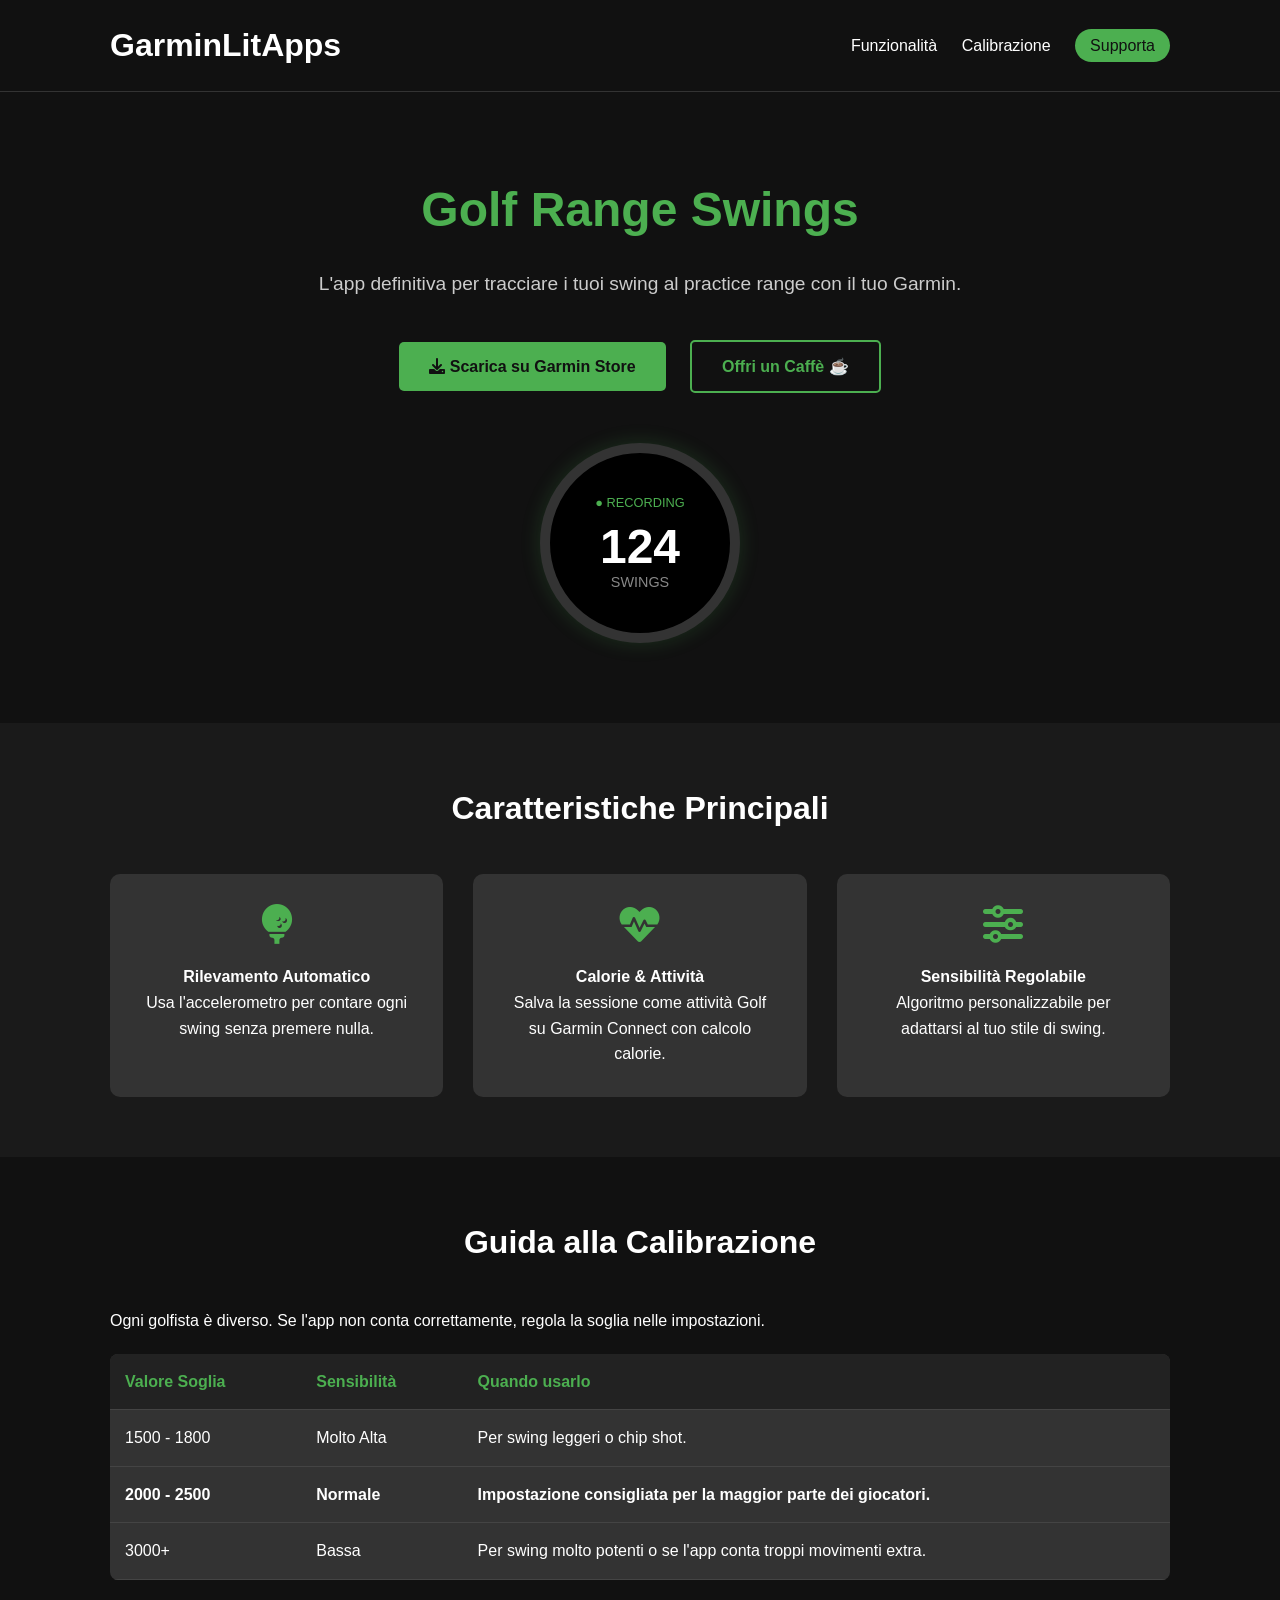
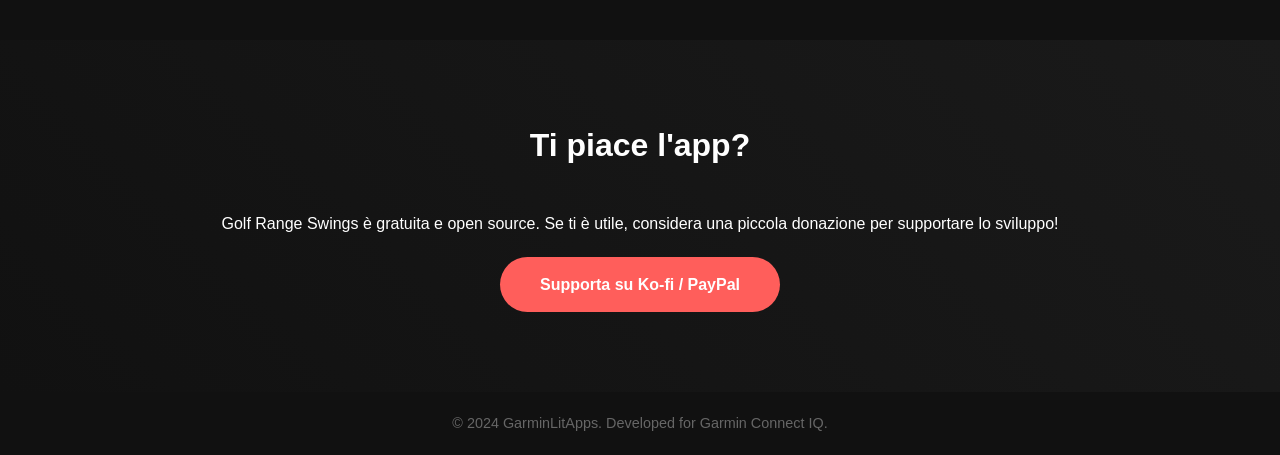
==== docs/index.html @ f744c4fb "spostamento file su docs per sito" ====
<!DOCTYPE html>
<html lang="it">
<head>
    <meta charset="UTF-8">
    <meta name="viewport" content="width=device-width, initial-scale=1.0">
    <title>Golf Range Swings | GarminLitApps</title>
    <link rel="stylesheet" href="style.css">
    <link rel="stylesheet" href="https://cdnjs.cloudflare.com/ajax/libs/font-awesome/6.0.0/css/all.min.css">
</head>
<body>

    <header>
        <div class="container">
            <h1>GarminLitApps</h1>
            <nav>
                <a href="#features">Funzionalità</a>
                <a href="#calibration">Calibrazione</a>
                <a href="#donate" class="btn-nav">Supporta</a>
            </nav>
        </div>
    </header>

    <section class="hero">
        <div class="container">
            <div class="hero-content">
                <h2>Golf Range Swings</h2>
                <p>L'app definitiva per tracciare i tuoi swing al practice range con il tuo Garmin.</p>
                <div class="buttons">
                    <a href="#" class="btn btn-primary"><i class="fas fa-download"></i> Scarica su Garmin Store</a>
                    <a href="#donate" class="btn btn-secondary">Offri un Caffè ☕</a>
                </div>
            </div>
            <div class="hero-image">
                <!-- Qui potrai mettere uno screenshot dell'orologio -->
                <div class="watch-mockup">
                    <div class="screen">
                        <span class="recording">● RECORDING</span>
                        <span class="count">124</span>
                        <span class="label">SWINGS</span>
                    </div>
                </div>
            </div>
        </div>
    </section>

    <section id="features" class="features">
        <div class="container">
            <h3>Caratteristiche Principali</h3>
            <div class="grid">
                <div class="card">
                    <i class="fas fa-golf-ball"></i>
                    <h4>Rilevamento Automatico</h4>
                    <p>Usa l'accelerometro per contare ogni swing senza premere nulla.</p>
                </div>
                <div class="card">
                    <i class="fas fa-heartbeat"></i>
                    <h4>Calorie & Attività</h4>
                    <p>Salva la sessione come attività Golf su Garmin Connect con calcolo calorie.</p>
                </div>
                <div class="card">
                    <i class="fas fa-sliders-h"></i>
                    <h4>Sensibilità Regolabile</h4>
                    <p>Algoritmo personalizzabile per adattarsi al tuo stile di swing.</p>
                </div>
            </div>
        </div>
    </section>

    <section id="calibration" class="calibration">
        <div class="container">
            <h3>Guida alla Calibrazione</h3>
            <p>Ogni golfista è diverso. Se l'app non conta correttamente, regola la soglia nelle impostazioni.</p>
            
            <div class="table-responsive">
                <table>
                    <thead>
                        <tr>
                            <th>Valore Soglia</th>
                            <th>Sensibilità</th>
                            <th>Quando usarlo</th>
                        </tr>
                    </thead>
                    <tbody>
                        <tr>
                            <td>1500 - 1800</td>
                            <td>Molto Alta</td>
                            <td>Per swing leggeri o chip shot.</td>
                        </tr>
                        <tr>
                            <td><strong>2000 - 2500</strong></td>
                            <td><strong>Normale</strong></td>
                            <td><strong>Impostazione consigliata per la maggior parte dei giocatori.</strong></td>
                        </tr>
                        <tr>
                            <td>3000+</td>
                            <td>Bassa</td>
                            <td>Per swing molto potenti o se l'app conta troppi movimenti extra.</td>
                        </tr>
                    </tbody>
                </table>
            </div>
        </div>
    </section>

    <section id="donate" class="donate">
        <div class="container">
            <h3>Ti piace l'app?</h3>
            <p>Golf Range Swings è gratuita e open source. Se ti è utile, considera una piccola donazione per supportare lo sviluppo!</p>
            <a href="https://ko-fi.com" target="_blank" class="btn btn-donate">Supporta su Ko-fi / PayPal</a>
        </div>
    </section>

    <footer>
        <p>&copy; 2024 GarminLitApps. Developed for Garmin Connect IQ.</p>
    </footer>

</body>
</html>
---- docs/style.css ----
:root {
    --primary: #4CAF50; /* Garmin Green */
    --dark: #111111;
    --light: #ffffff;
    --gray: #333333;
    --text-gray: #cccccc;
}

* {
    margin: 0;
    padding: 0;
    box-sizing: border-box;
    font-family: 'Segoe UI', Tahoma, Geneva, Verdana, sans-serif;
}

body {
    background-color: var(--dark);
    color: var(--light);
    line-height: 1.6;
}

.container {
    max-width: 1100px;
    margin: 0 auto;
    padding: 0 20px;
}

/* Header */
header {
    padding: 20px 0;
    border-bottom: 1px solid var(--gray);
}

header .container {
    display: flex;
    justify-content: space-between;
    align-items: center;
}

nav a {
    color: var(--light);
    text-decoration: none;
    margin-left: 20px;
    font-weight: 500;
}

.btn-nav {
    background: var(--primary);
    padding: 8px 15px;
    border-radius: 20px;
    color: var(--dark) !important;
}

/* Hero Section */
.hero {
    padding: 80px 0;
    text-align: center;
}

.hero h2 {
    font-size: 3rem;
    margin-bottom: 20px;
    color: var(--primary);
}

.hero p {
    font-size: 1.2rem;
    color: var(--text-gray);
    margin-bottom: 40px;
}

.buttons .btn {
    display: inline-block;
    padding: 12px 30px;
    margin: 0 10px;
    text-decoration: none;
    border-radius: 5px;
    font-weight: bold;
    transition: transform 0.2s;
}

.buttons .btn:hover {
    transform: translateY(-2px);
}

.btn-primary {
    background-color: var(--primary);
    color: var(--dark);
}

.btn-secondary {
    background-color: transparent;
    border: 2px solid var(--primary);
    color: var(--primary);
}

/* Watch Mockup (CSS Only) */
.watch-mockup {
    width: 200px;
    height: 200px;
    background: #000;
    border: 10px solid #333;
    border-radius: 50%;
    margin: 50px auto 0;
    display: flex;
    align-items: center;
    justify-content: center;
    box-shadow: 0 0 20px rgba(76, 175, 80, 0.2);
}

.screen {
    text-align: center;
}

.recording { display: block; color: var(--primary); font-size: 0.8rem; margin-bottom: 10px; }
.count { display: block; color: white; font-size: 3rem; line-height: 1; font-weight: bold; }
.label { display: block; color: #888; font-size: 0.9rem; }

/* Features */
.features {
    padding: 60px 0;
    background-color: #1a1a1a;
}

.features h3, .calibration h3, .donate h3 {
    text-align: center;
    font-size: 2rem;
    margin-bottom: 40px;
}

.grid {
    display: grid;
    grid-template-columns: repeat(auto-fit, minmax(250px, 1fr));
    gap: 30px;
}

.card {
    background: var(--gray);
    padding: 30px;
    border-radius: 10px;
    text-align: center;
}

.card i {
    font-size: 2.5rem;
    color: var(--primary);
    margin-bottom: 20px;
}

/* Calibration Table */
.calibration {
    padding: 60px 0;
}

table {
    width: 100%;
    border-collapse: collapse;
    margin-top: 20px;
    background: var(--gray);
    border-radius: 8px;
    overflow: hidden;
}

th, td {
    padding: 15px;
    text-align: left;
    border-bottom: 1px solid #444;
}

th {
    background-color: #222;
    color: var(--primary);
}

/* Donate */
.donate {
    padding: 80px 0;
    text-align: center;
    background: linear-gradient(45deg, #111, #1a1a1a);
}

.btn-donate {
    display: inline-block;
    margin-top: 20px;
    padding: 15px 40px;
    background: #FF5E5B; /* Ko-fi color */
    color: white;
    text-decoration: none;
    border-radius: 30px;
    font-weight: bold;
}

footer {
    text-align: center;
    padding: 20px;
    color: #666;
    font-size: 0.9rem;
}
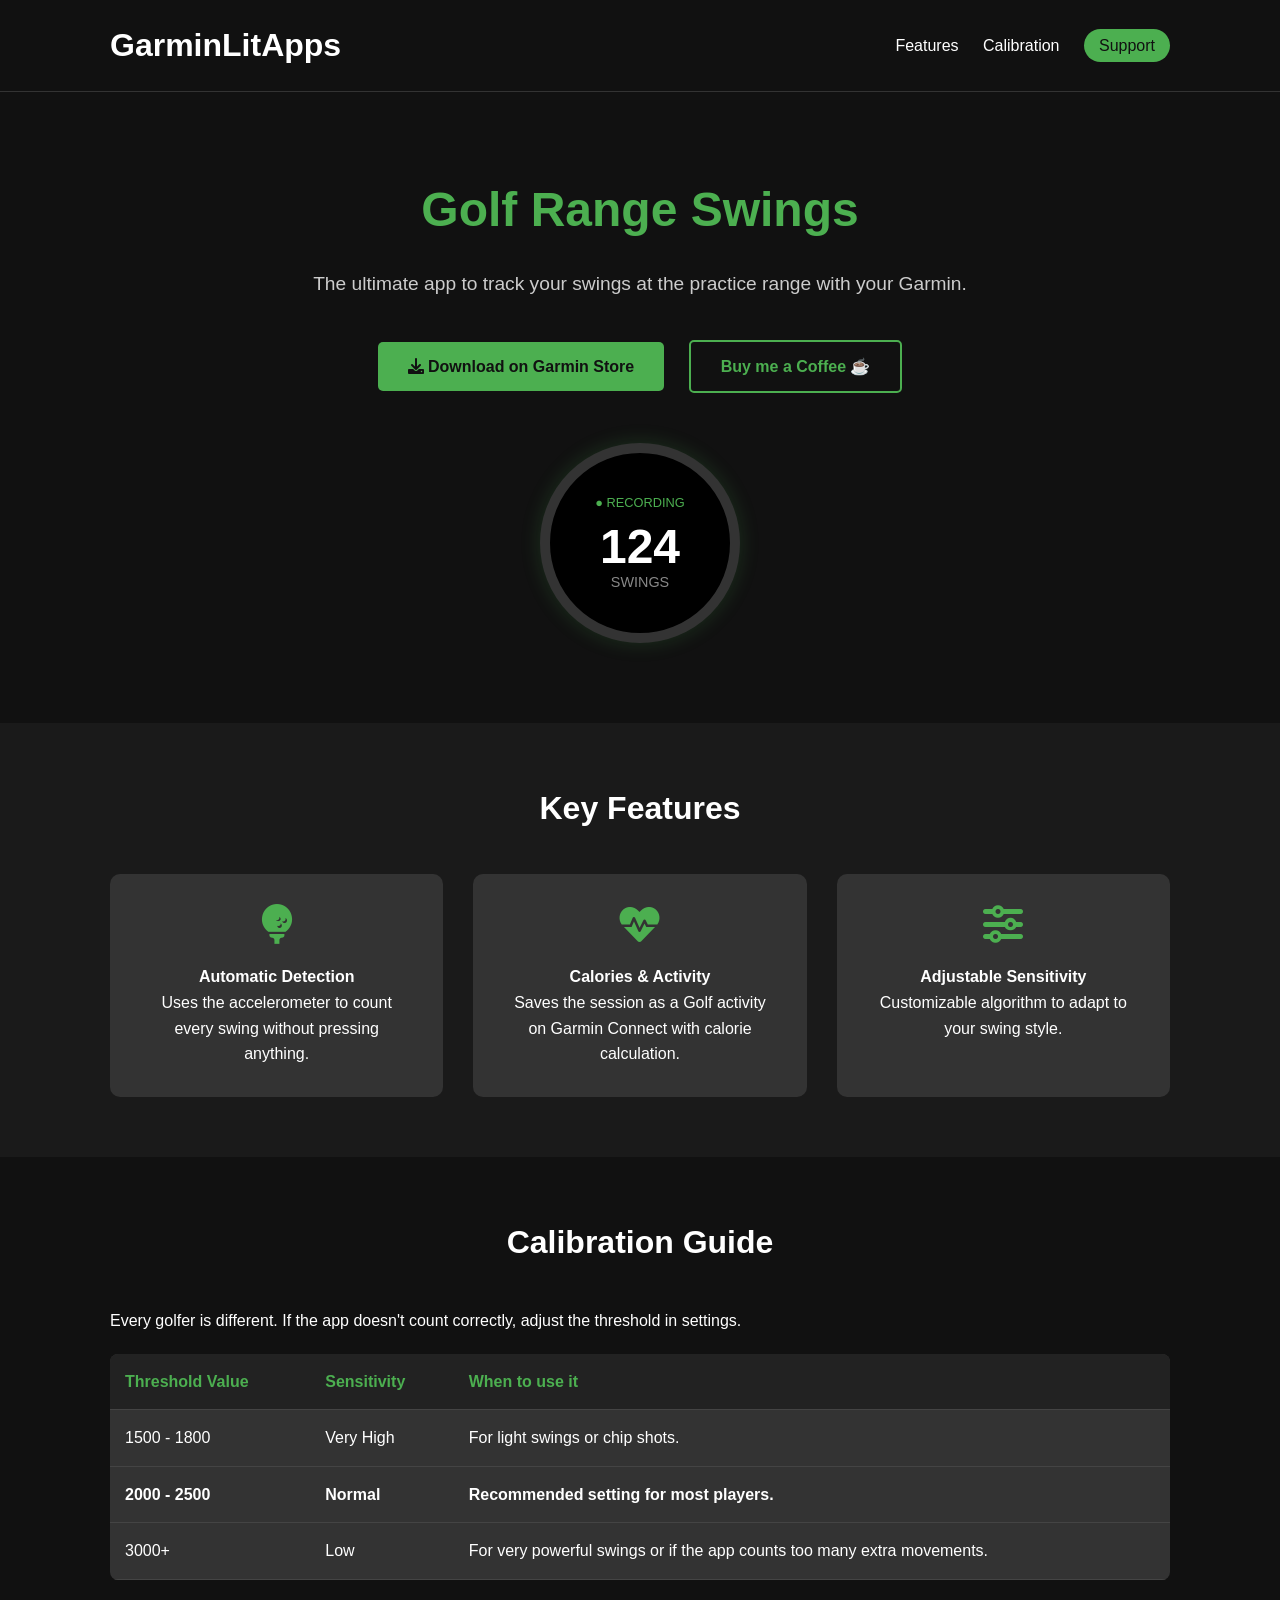
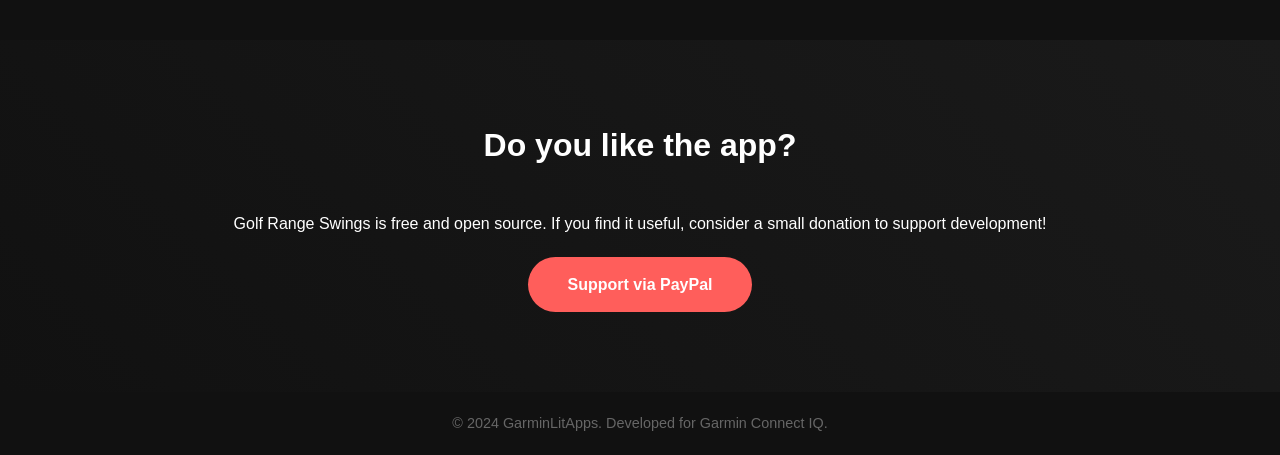
==== commit 29d95c23: "aggiorna sito in inglese" ====
--- a/docs/index.html
+++ b/docs/index.html
@@ -1,5 +1,5 @@
 <!DOCTYPE html>
-<html lang="it">
+<html lang="en">
 <head>
     <meta charset="UTF-8">
     <meta name="viewport" content="width=device-width, initial-scale=1.0">
@@ -13,9 +13,9 @@
         <div class="container">
             <h1>GarminLitApps</h1>
             <nav>
-                <a href="#features">Funzionalità</a>
-                <a href="#calibration">Calibrazione</a>
-                <a href="#donate" class="btn-nav">Supporta</a>
+                <a href="#features">Features</a>
+                <a href="#calibration">Calibration</a>
+                <a href="#donate" class="btn-nav">Support</a>
             </nav>
         </div>
     </header>
@@ -24,10 +24,10 @@
         <div class="container">
             <div class="hero-content">
                 <h2>Golf Range Swings</h2>
-                <p>L'app definitiva per tracciare i tuoi swing al practice range con il tuo Garmin.</p>
+                <p>The ultimate app to track your swings at the practice range with your Garmin.</p>
                 <div class="buttons">
-                    <a href="#" class="btn btn-primary"><i class="fas fa-download"></i> Scarica su Garmin Store</a>
-                    <a href="#donate" class="btn btn-secondary">Offri un Caffè ☕</a>
+                    <a href="#" class="btn btn-primary"><i class="fas fa-download"></i> Download on Garmin Store</a>
+                    <a href="#donate" class="btn btn-secondary">Buy me a Coffee ☕</a>
                 </div>
             </div>
             <div class="hero-image">
@@ -45,22 +45,22 @@
 
     <section id="features" class="features">
         <div class="container">
-            <h3>Caratteristiche Principali</h3>
+            <h3>Key Features</h3>
             <div class="grid">
                 <div class="card">
                     <i class="fas fa-golf-ball"></i>
-                    <h4>Rilevamento Automatico</h4>
-                    <p>Usa l'accelerometro per contare ogni swing senza premere nulla.</p>
+                    <h4>Automatic Detection</h4>
+                    <p>Uses the accelerometer to count every swing without pressing anything.</p>
                 </div>
                 <div class="card">
                     <i class="fas fa-heartbeat"></i>
-                    <h4>Calorie & Attività</h4>
-                    <p>Salva la sessione come attività Golf su Garmin Connect con calcolo calorie.</p>
+                    <h4>Calories & Activity</h4>
+                    <p>Saves the session as a Golf activity on Garmin Connect with calorie calculation.</p>
                 </div>
                 <div class="card">
                     <i class="fas fa-sliders-h"></i>
-                    <h4>Sensibilità Regolabile</h4>
-                    <p>Algoritmo personalizzabile per adattarsi al tuo stile di swing.</p>
+                    <h4>Adjustable Sensitivity</h4>
+                    <p>Customizable algorithm to adapt to your swing style.</p>
                 </div>
             </div>
         </div>
@@ -68,33 +68,33 @@
 
     <section id="calibration" class="calibration">
         <div class="container">
-            <h3>Guida alla Calibrazione</h3>
-            <p>Ogni golfista è diverso. Se l'app non conta correttamente, regola la soglia nelle impostazioni.</p>
+            <h3>Calibration Guide</h3>
+            <p>Every golfer is different. If the app doesn't count correctly, adjust the threshold in settings.</p>
             
             <div class="table-responsive">
                 <table>
                     <thead>
                         <tr>
-                            <th>Valore Soglia</th>
-                            <th>Sensibilità</th>
-                            <th>Quando usarlo</th>
+                            <th>Threshold Value</th>
+                            <th>Sensitivity</th>
+                            <th>When to use it</th>
                         </tr>
                     </thead>
                     <tbody>
                         <tr>
                             <td>1500 - 1800</td>
-                            <td>Molto Alta</td>
-                            <td>Per swing leggeri o chip shot.</td>
+                            <td>Very High</td>
+                            <td>For light swings or chip shots.</td>
                         </tr>
                         <tr>
                             <td><strong>2000 - 2500</strong></td>
-                            <td><strong>Normale</strong></td>
-                            <td><strong>Impostazione consigliata per la maggior parte dei giocatori.</strong></td>
+                            <td><strong>Normal</strong></td>
+                            <td><strong>Recommended setting for most players.</strong></td>
                         </tr>
                         <tr>
                             <td>3000+</td>
-                            <td>Bassa</td>
-                            <td>Per swing molto potenti o se l'app conta troppi movimenti extra.</td>
+                            <td>Low</td>
+                            <td>For very powerful swings or if the app counts too many extra movements.</td>
                         </tr>
                     </tbody>
                 </table>
@@ -104,9 +104,9 @@
 
     <section id="donate" class="donate">
         <div class="container">
-            <h3>Ti piace l'app?</h3>
-            <p>Golf Range Swings è gratuita e open source. Se ti è utile, considera una piccola donazione per supportare lo sviluppo!</p>
-            <a href="https://ko-fi.com" target="_blank" class="btn btn-donate">Supporta su Ko-fi / PayPal</a>
+            <h3>Do you like the app?</h3>
+            <p>Golf Range Swings is free and open source. If you find it useful, consider a small donation to support development!</p>
+            <a href="http://paypal.me/lellitosss" target="_blank" class="btn btn-donate">Support via PayPal</a>
         </div>
     </section>
 
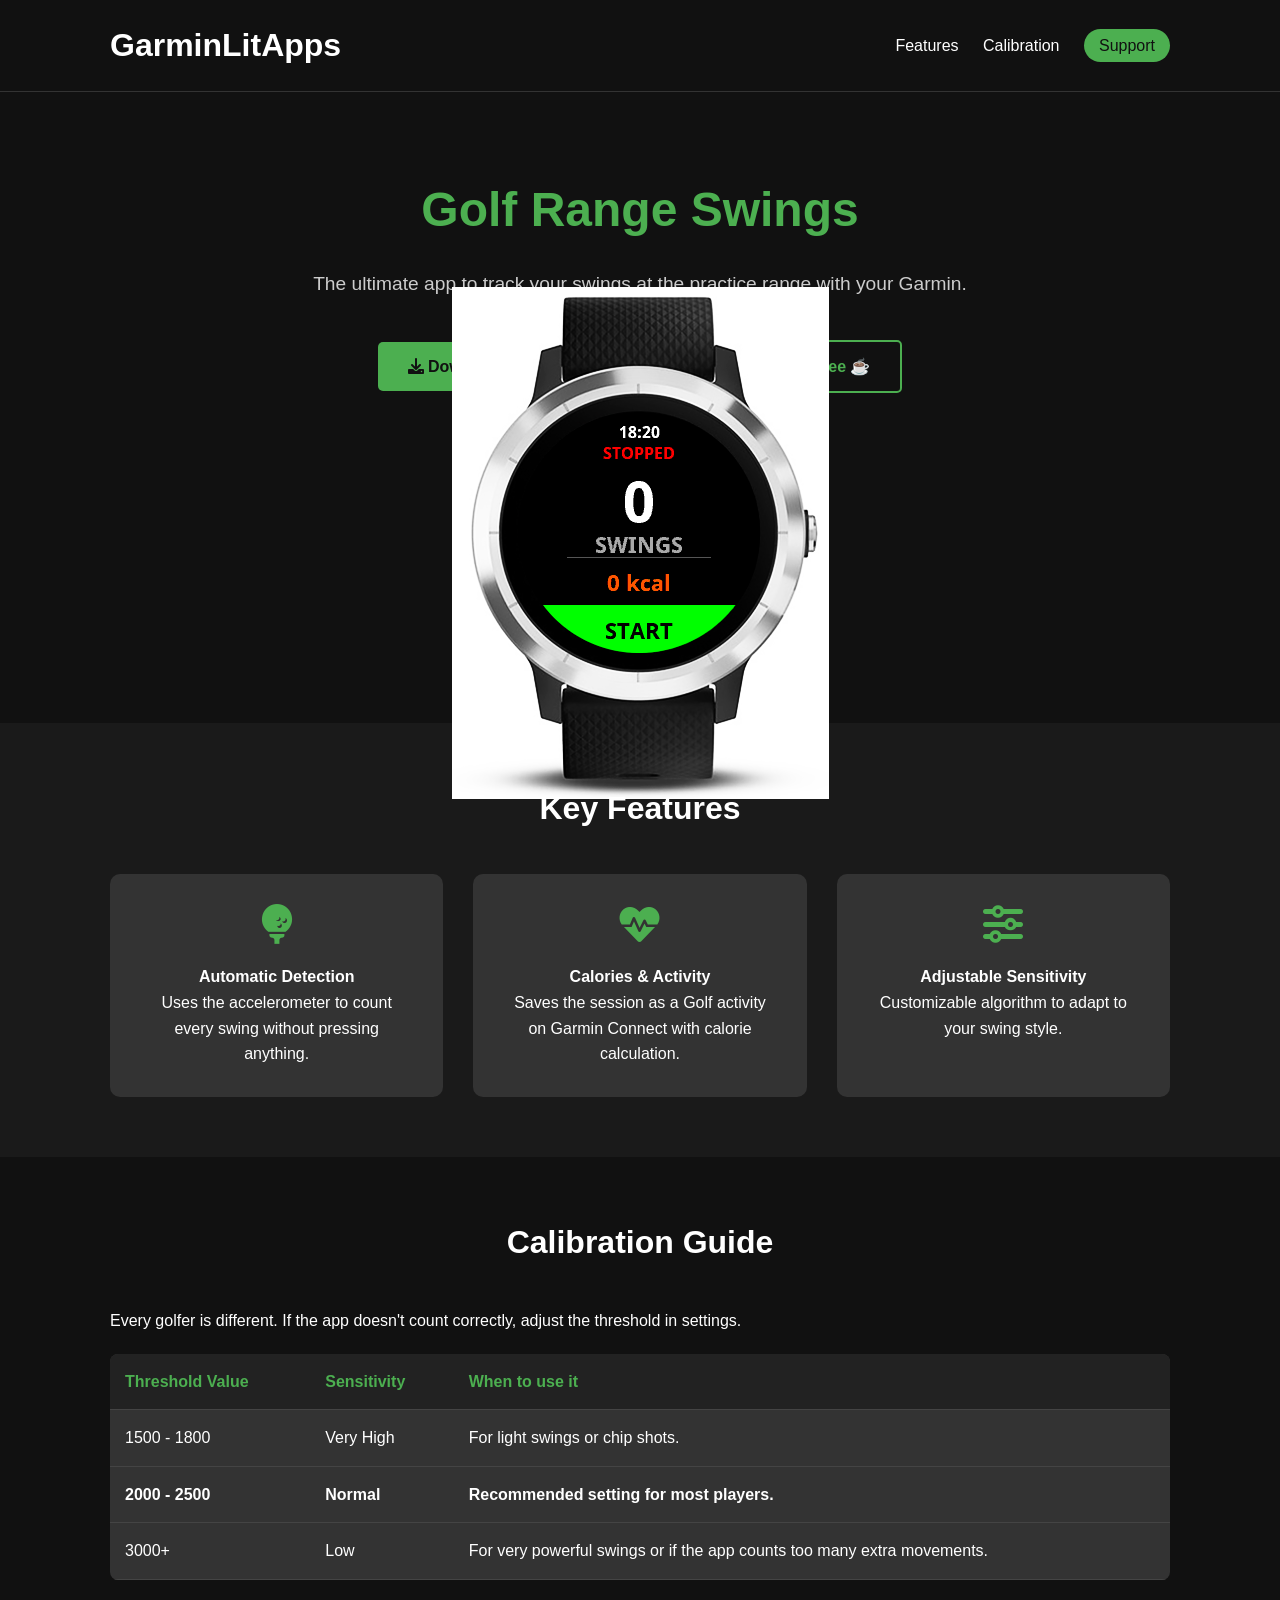
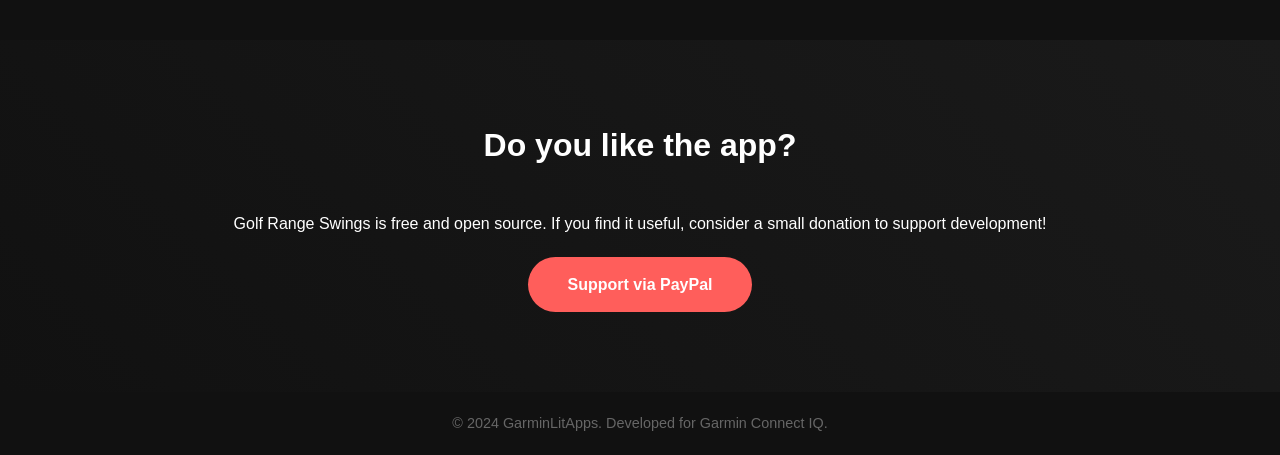
==== commit d9a01f3d: "v2" ====
--- a/docs/index.html
+++ b/docs/index.html
@@ -33,11 +33,7 @@
             <div class="hero-image">
                 <!-- Qui potrai mettere uno screenshot dell'orologio -->
                 <div class="watch-mockup">
-                    <div class="screen">
-                        <span class="recording">● RECORDING</span>
-                        <span class="count">124</span>
-                        <span class="label">SWINGS</span>
-                    </div>
+                    <img src="watch-screenshot.png" alt="Golf Range Swings Screenshot">
                 </div>
             </div>
         </div>
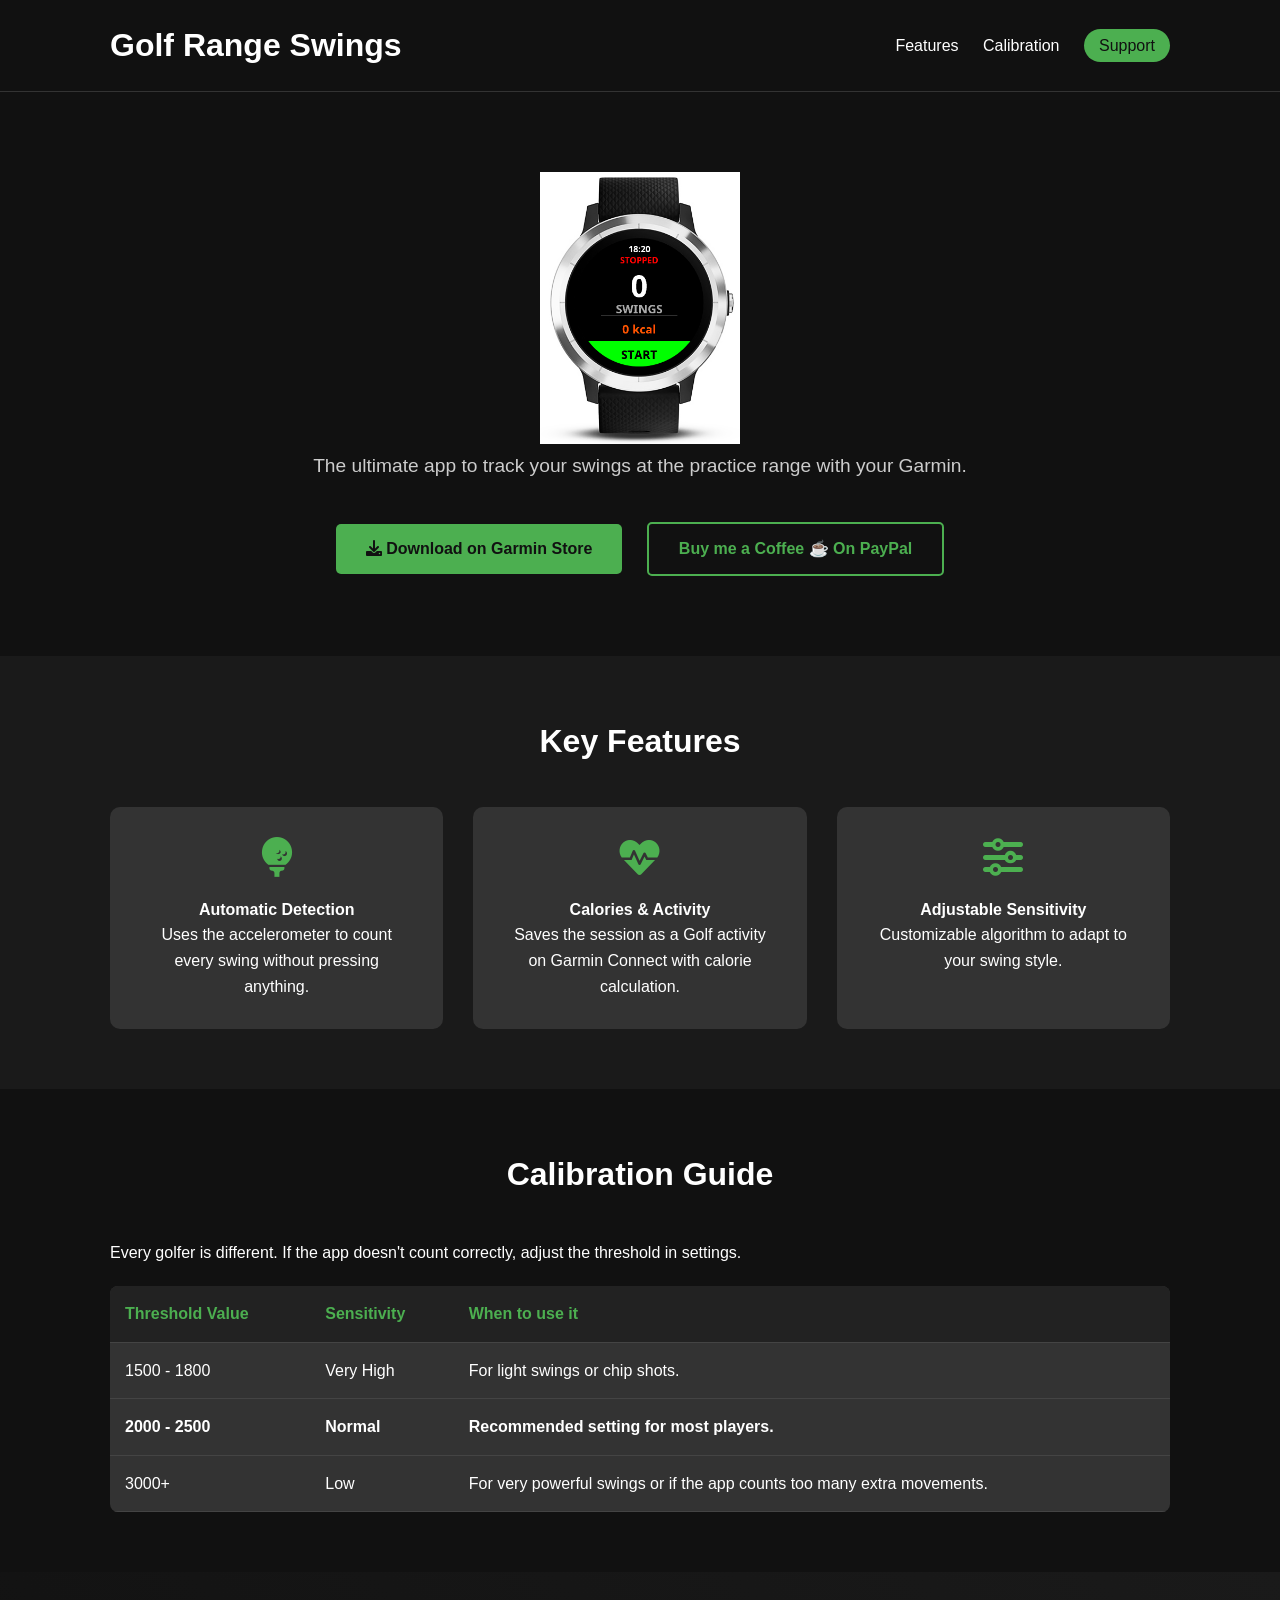
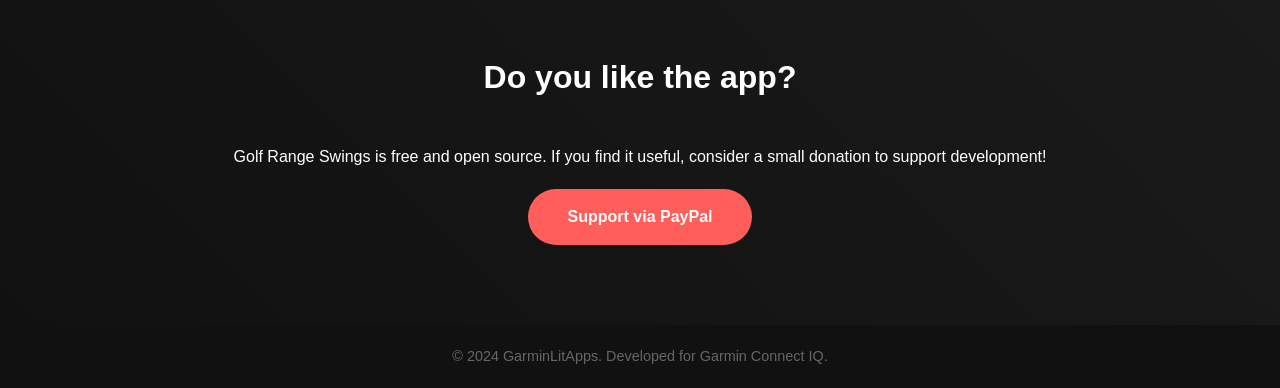
==== commit 3c6a15bb: "website update" ====
--- a/docs/index.html
+++ b/docs/index.html
@@ -11,7 +11,7 @@
 
     <header>
         <div class="container">
-            <h1>GarminLitApps</h1>
+            <h1>Golf Range Swings</h1>
             <nav>
                 <a href="#features">Features</a>
                 <a href="#calibration">Calibration</a>
@@ -23,17 +23,11 @@
     <section class="hero">
         <div class="container">
             <div class="hero-content">
-                <h2>Golf Range Swings</h2>
+                <img src="watch-screenshot.png" alt="Golf Range Swings Screenshot" width="200px">
                 <p>The ultimate app to track your swings at the practice range with your Garmin.</p>
                 <div class="buttons">
-                    <a href="#" class="btn btn-primary"><i class="fas fa-download"></i> Download on Garmin Store</a>
-                    <a href="#donate" class="btn btn-secondary">Buy me a Coffee ☕</a>
-                </div>
-            </div>
-            <div class="hero-image">
-                <!-- Qui potrai mettere uno screenshot dell'orologio -->
-                <div class="watch-mockup">
-                    <img src="watch-screenshot.png" alt="Golf Range Swings Screenshot">
+                    <a href="https://apps.garmin.com/apps/69ac0142-1335-4037-bd18-a0543f2a9be7" target="_blank" class="btn btn-primary"><i class="fas fa-download"></i> Download on Garmin Store</a>
+                    <a href="http://paypal.me/lellitosss" target="_blank" class="btn btn-secondary">Buy me a Coffee ☕ On PayPal</a>
                 </div>
             </div>
         </div>
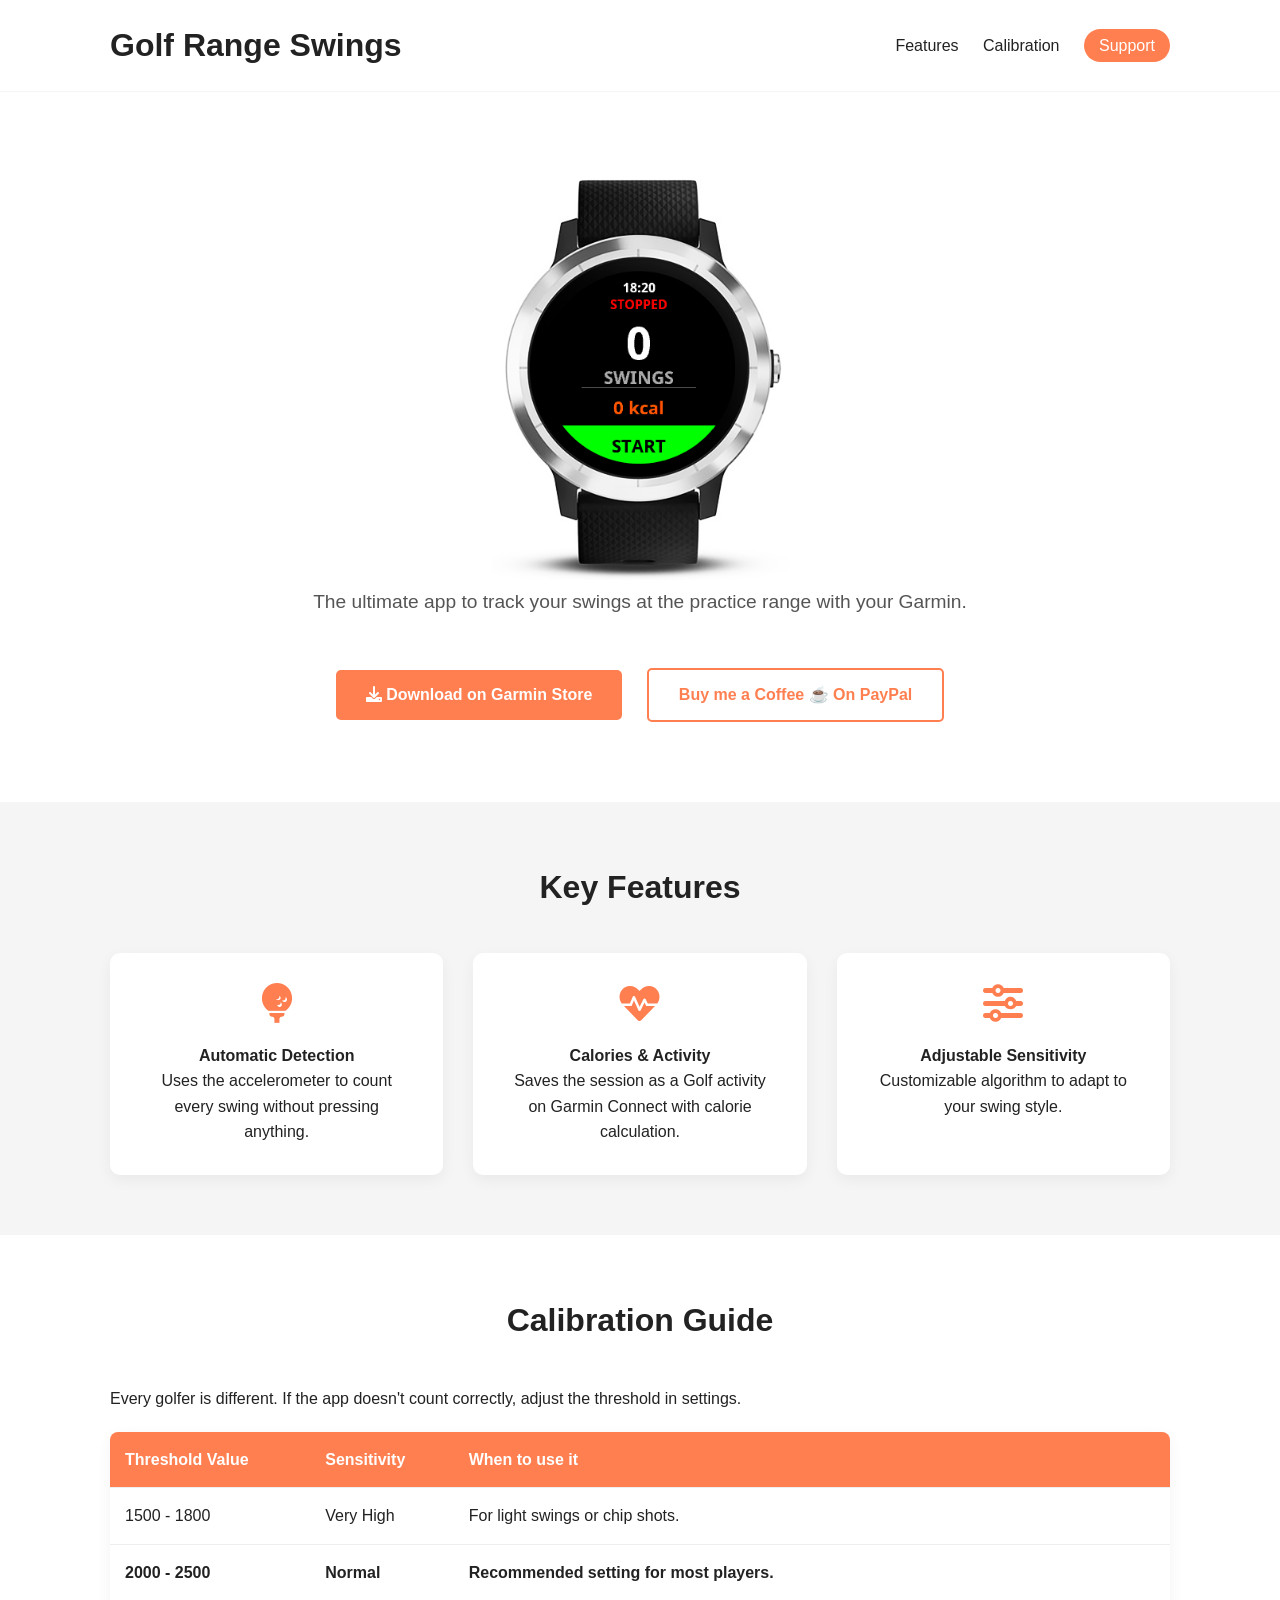
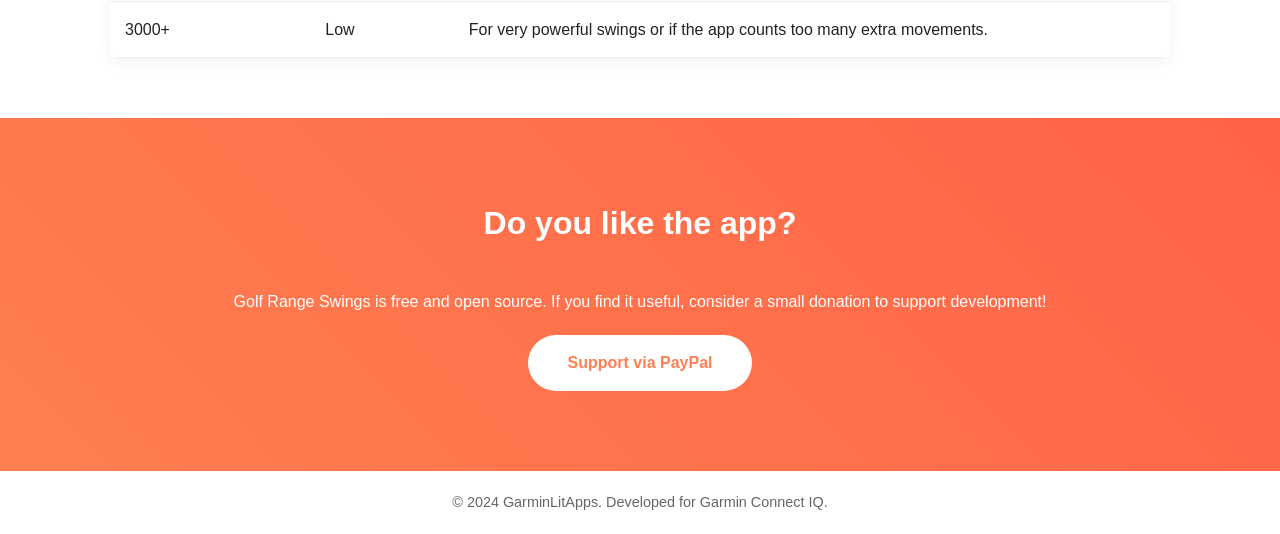
==== commit d6c09597: "website changes" ====
--- a/docs/index.html
+++ b/docs/index.html
@@ -12,6 +12,9 @@
     <header>
         <div class="container">
             <h1>Golf Range Swings</h1>
+            <button class="menu-toggle" aria-label="Toggle Menu" onclick="toggleMenu()">
+                <i class="fas fa-bars"></i>
+            </button>
             <nav>
                 <a href="#features">Features</a>
                 <a href="#calibration">Calibration</a>
@@ -23,7 +26,7 @@
     <section class="hero">
         <div class="container">
             <div class="hero-content">
-                <img src="watch-screenshot.png" alt="Golf Range Swings Screenshot" width="200px">
+                <img src="watch-screenshot.png" alt="Golf Range Swings Screenshot" width="300px">
                 <p>The ultimate app to track your swings at the practice range with your Garmin.</p>
                 <div class="buttons">
                     <a href="https://apps.garmin.com/apps/69ac0142-1335-4037-bd18-a0543f2a9be7" target="_blank" class="btn btn-primary"><i class="fas fa-download"></i> Download on Garmin Store</a>
@@ -104,5 +107,11 @@
         <p>&copy; 2024 GarminLitApps. Developed for Garmin Connect IQ.</p>
     </footer>
 
+    <script>
+        function toggleMenu() {
+            document.querySelector('nav').classList.toggle('active');
+        }
+    </script>
+
 </body>
 </html>
--- a/docs/style.css
+++ b/docs/style.css
@@ -1,9 +1,9 @@
 :root {
-    --primary: #4CAF50; /* Garmin Green */
-    --dark: #111111;
-    --light: #ffffff;
-    --gray: #333333;
-    --text-gray: #cccccc;
+    --primary: #FF7F50; /* Coral */
+    --dark: #ffffff;    /* Sfondo principale (Bianco) */
+    --light: #222222;   /* Testo principale (Scuro) */
+    --gray: #f5f5f5;    /* Sfondo secondario (Grigio Chiaro) */
+    --text-gray: #555555;
 }
 
 * {
@@ -51,6 +51,16 @@
     color: var(--dark) !important;
 }
 
+/* Hamburger Menu Button (Hidden on Desktop) */
+.menu-toggle {
+    display: none;
+    background: none;
+    border: none;
+    color: var(--light);
+    font-size: 1.5rem;
+    cursor: pointer;
+}
+
 /* Hero Section */
 .hero {
     padding: 80px 0;
@@ -73,6 +83,7 @@
     display: inline-block;
     padding: 12px 30px;
     margin: 0 10px;
+    margin-top: 10px;
     text-decoration: none;
     border-radius: 5px;
     font-weight: bold;
@@ -119,7 +130,7 @@
 /* Features */
 .features {
     padding: 60px 0;
-    background-color: #1a1a1a;
+    background-color: var(--gray);
 }
 
 .features h3, .calibration h3, .donate h3 {
@@ -135,10 +146,11 @@
 }
 
 .card {
-    background: var(--gray);
+    background: var(--dark);
     padding: 30px;
     border-radius: 10px;
     text-align: center;
+    box-shadow: 0 5px 15px rgba(0,0,0,0.05);
 }
 
 .card i {
@@ -156,35 +168,37 @@
     width: 100%;
     border-collapse: collapse;
     margin-top: 20px;
-    background: var(--gray);
+    background: var(--dark);
     border-radius: 8px;
     overflow: hidden;
+    box-shadow: 0 5px 15px rgba(0,0,0,0.05);
 }
 
 th, td {
     padding: 15px;
     text-align: left;
-    border-bottom: 1px solid #444;
+    border-bottom: 1px solid #eee;
 }
 
 th {
-    background-color: #222;
-    color: var(--primary);
+    background-color: var(--primary);
+    color: white;
 }
 
 /* Donate */
 .donate {
     padding: 80px 0;
     text-align: center;
-    background: linear-gradient(45deg, #111, #1a1a1a);
+    background: linear-gradient(45deg, #FF7F50, #FF6347);
+    color: white;
 }
 
 .btn-donate {
     display: inline-block;
     margin-top: 20px;
     padding: 15px 40px;
-    background: #FF5E5B; /* Ko-fi color */
-    color: white;
+    background: white;
+    color: var(--primary);
     text-decoration: none;
     border-radius: 30px;
     font-weight: bold;
@@ -195,4 +209,47 @@
     padding: 20px;
     color: #666;
     font-size: 0.9rem;
+}
+
+/* --- RESPONSIVE DESIGN (Mobile) --- */
+@media (max-width: 768px) {
+    .menu-toggle {
+        display: block; /* Mostra il bottone hamburger */
+    }
+
+    header .container {
+        position: relative;
+    }
+
+    nav {
+        display: none; /* Nascondi menu di default su mobile */
+        position: absolute;
+        top: 100%;
+        left: 0;
+        width: 100%;
+        background-color: var(--dark);
+        flex-direction: column;
+        padding: 20px 0;
+        box-shadow: 0 5px 10px rgba(0,0,0,0.1);
+        z-index: 1000;
+        text-align: center;
+    }
+
+    nav.active {
+        display: flex; /* Mostra quando attivo */
+    }
+
+    nav a {
+        display: block;
+        margin: 15px 0;
+        margin-left: 0;
+    }
+
+    .hero h2 {
+        font-size: 2.2rem;
+    }
+
+    .hero-content {
+        padding: 0 10px;
+    }
 }
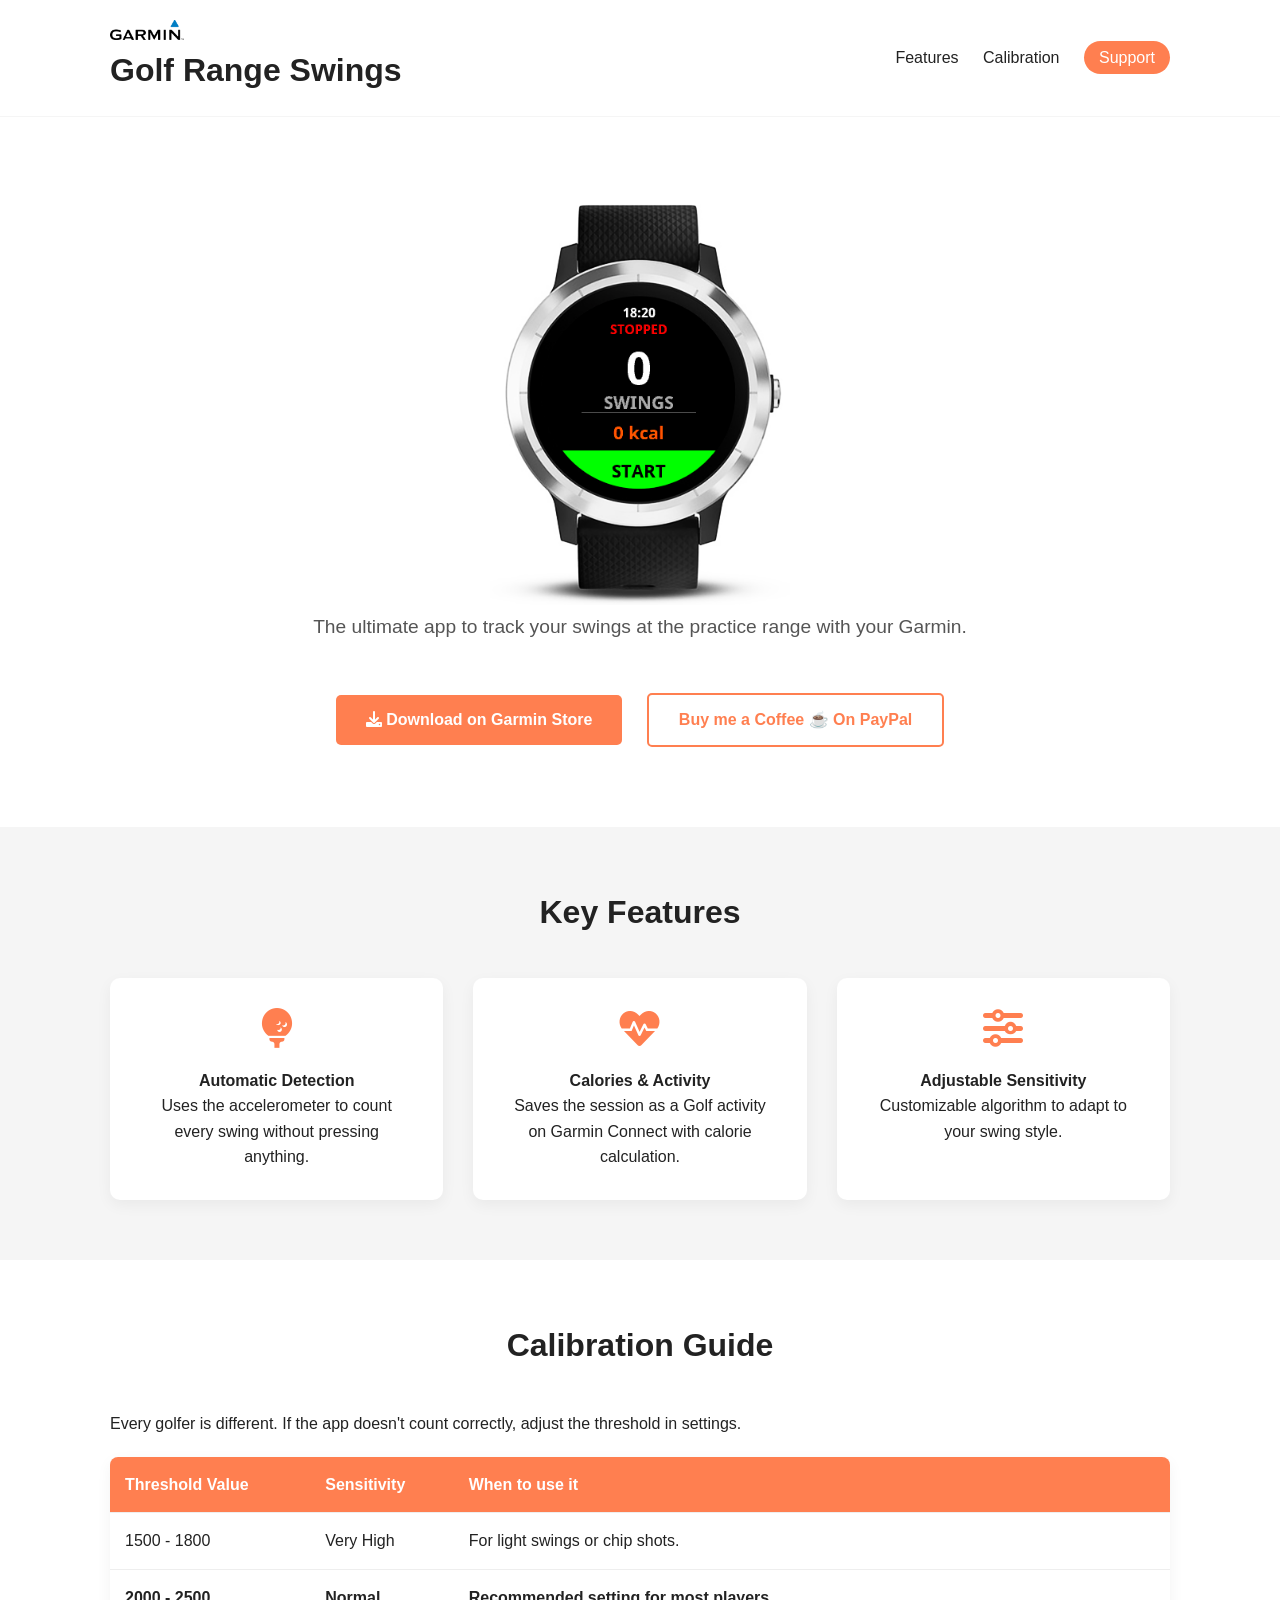
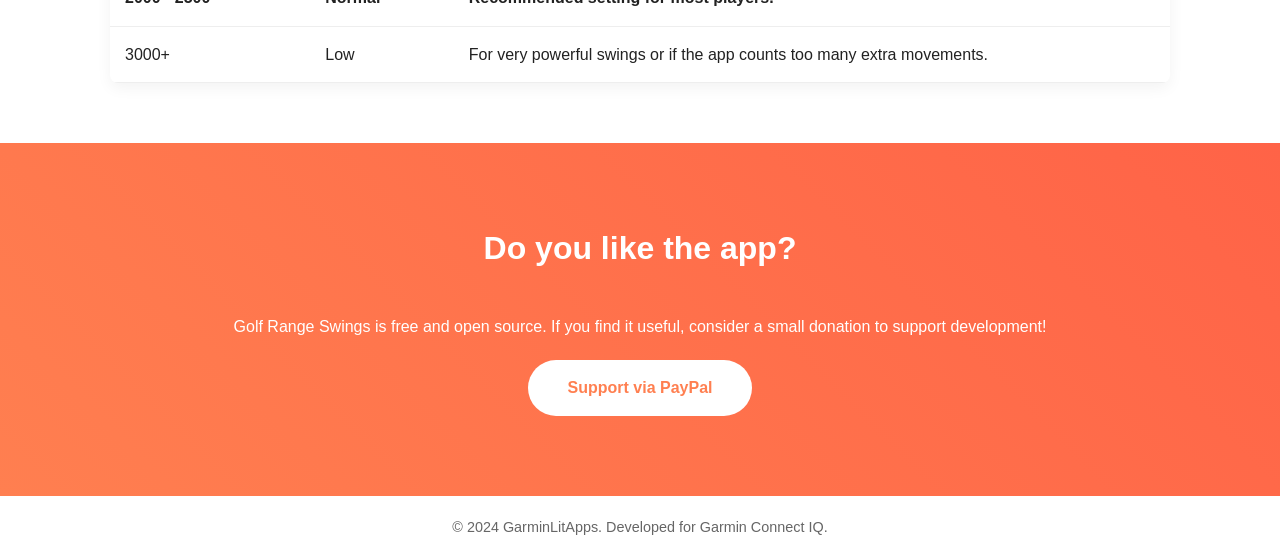
==== commit 961f23bb: "website update" ====
--- a/docs/index.html
+++ b/docs/index.html
@@ -11,7 +11,10 @@
 
     <header>
         <div class="container">
-            <h1>Golf Range Swings</h1>
+            <div class="branding">
+                <img src="Garmin_logo.png" alt="Garmin Logo" class="header-logo">
+                <h1>Golf Range Swings</h1>
+            </div>
             <button class="menu-toggle" aria-label="Toggle Menu" onclick="toggleMenu()">
                 <i class="fas fa-bars"></i>
             </button>
@@ -26,7 +29,7 @@
     <section class="hero">
         <div class="container">
             <div class="hero-content">
-                <img src="watch-screenshot.png" alt="Golf Range Swings Screenshot" width="300px">
+                <img src="watch-screenshot.png" alt="Golf Range Swings Screenshot" class="smartwatch-screenshot">
                 <p>The ultimate app to track your swings at the practice range with your Garmin.</p>
                 <div class="buttons">
                     <a href="https://apps.garmin.com/apps/69ac0142-1335-4037-bd18-a0543f2a9be7" target="_blank" class="btn btn-primary"><i class="fas fa-download"></i> Download on Garmin Store</a>
--- a/docs/style.css
+++ b/docs/style.css
@@ -12,7 +12,9 @@
     box-sizing: border-box;
     font-family: 'Segoe UI', Tahoma, Geneva, Verdana, sans-serif;
 }
-
+.smartwatch-screenshot {
+    width: 300px;
+}
 body {
     background-color: var(--dark);
     color: var(--light);
@@ -35,6 +37,18 @@
     display: flex;
     justify-content: space-between;
     align-items: center;
+}
+
+.branding {
+    display: flex;
+    flex-direction: column;
+    align-items: flex-start;
+}
+
+.header-logo {
+    height: 20px;
+    width: auto;
+    margin-bottom: 5px;
 }
 
 nav a {
@@ -66,7 +80,6 @@
     padding: 80px 0;
     text-align: center;
 }
-
 .hero h2 {
     font-size: 3rem;
     margin-bottom: 20px;
@@ -252,4 +265,13 @@
     .hero-content {
         padding: 0 10px;
     }
+      .branding h1 {
+    font-size: 1.5rem;
+}
+.smartwatch-screenshot {
+    width: 200px;
+}
+.hero {
+    padding: 20px 0;
+}
 }
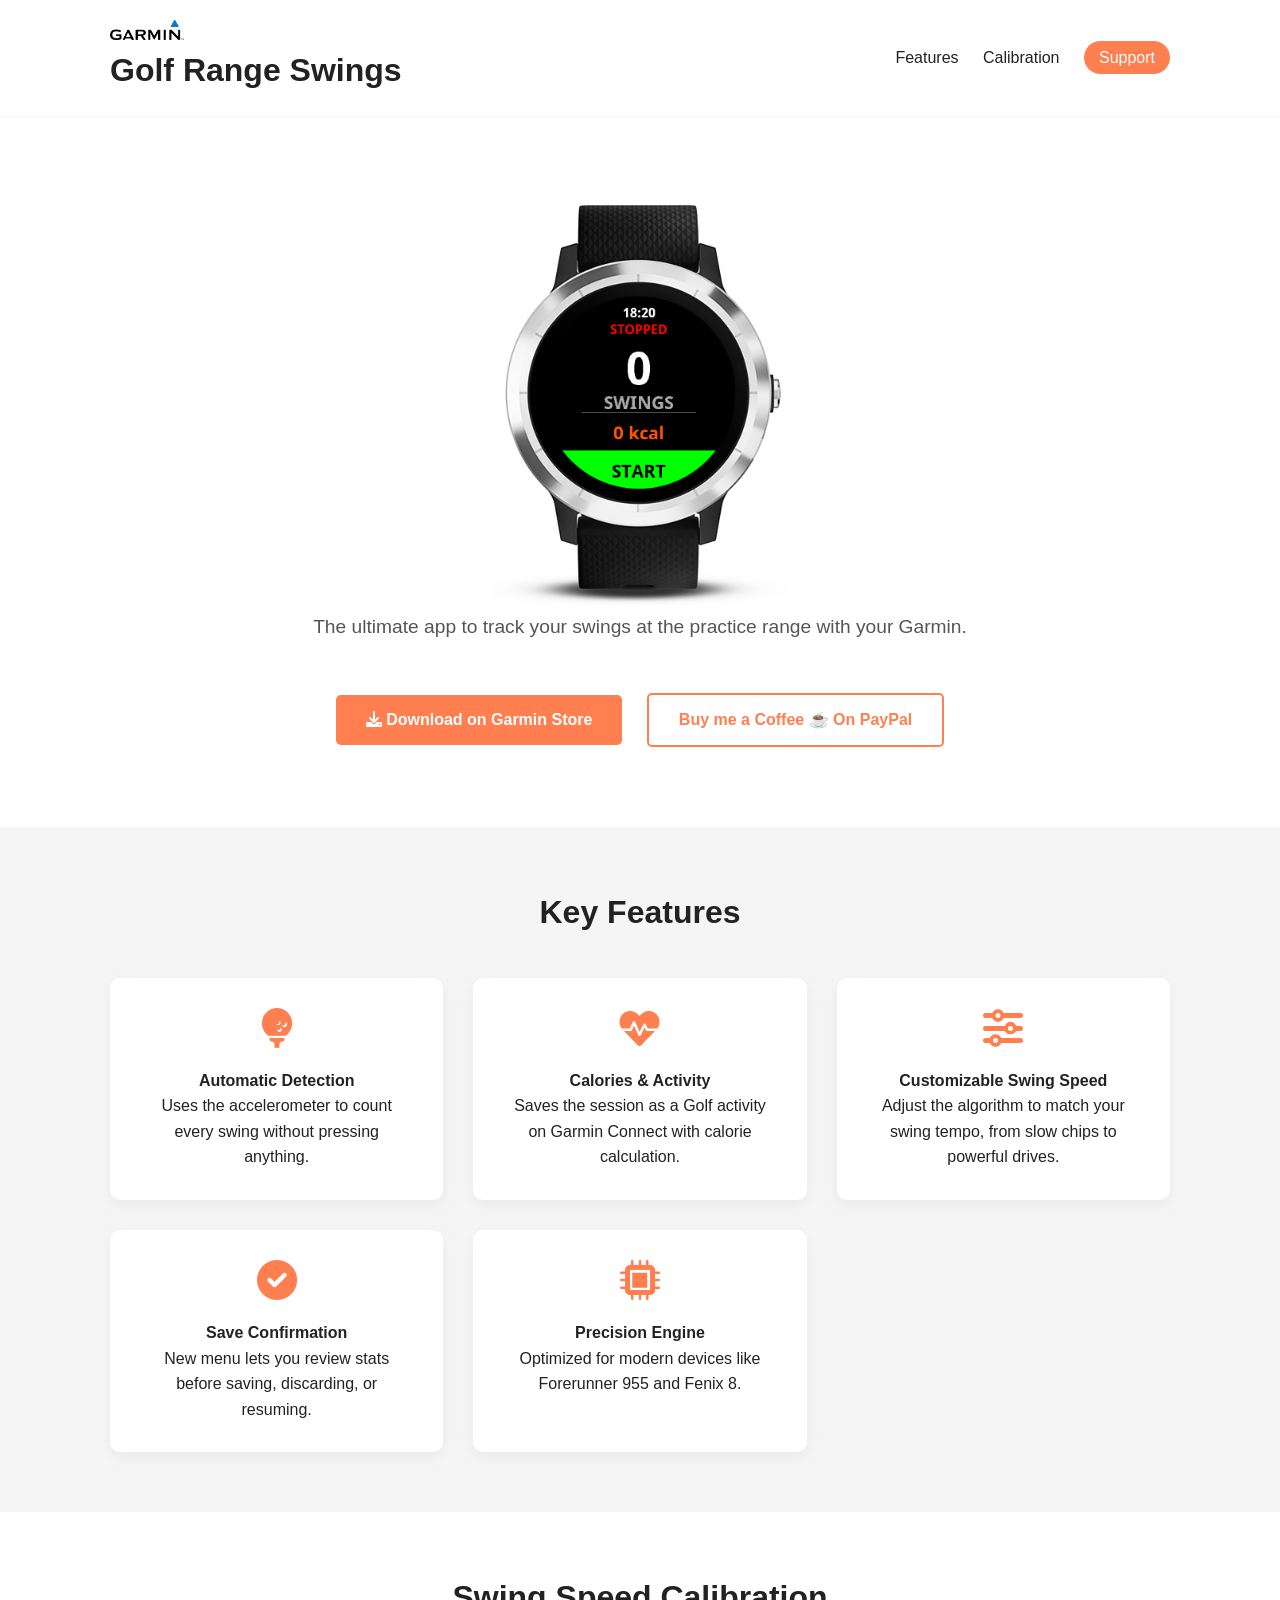
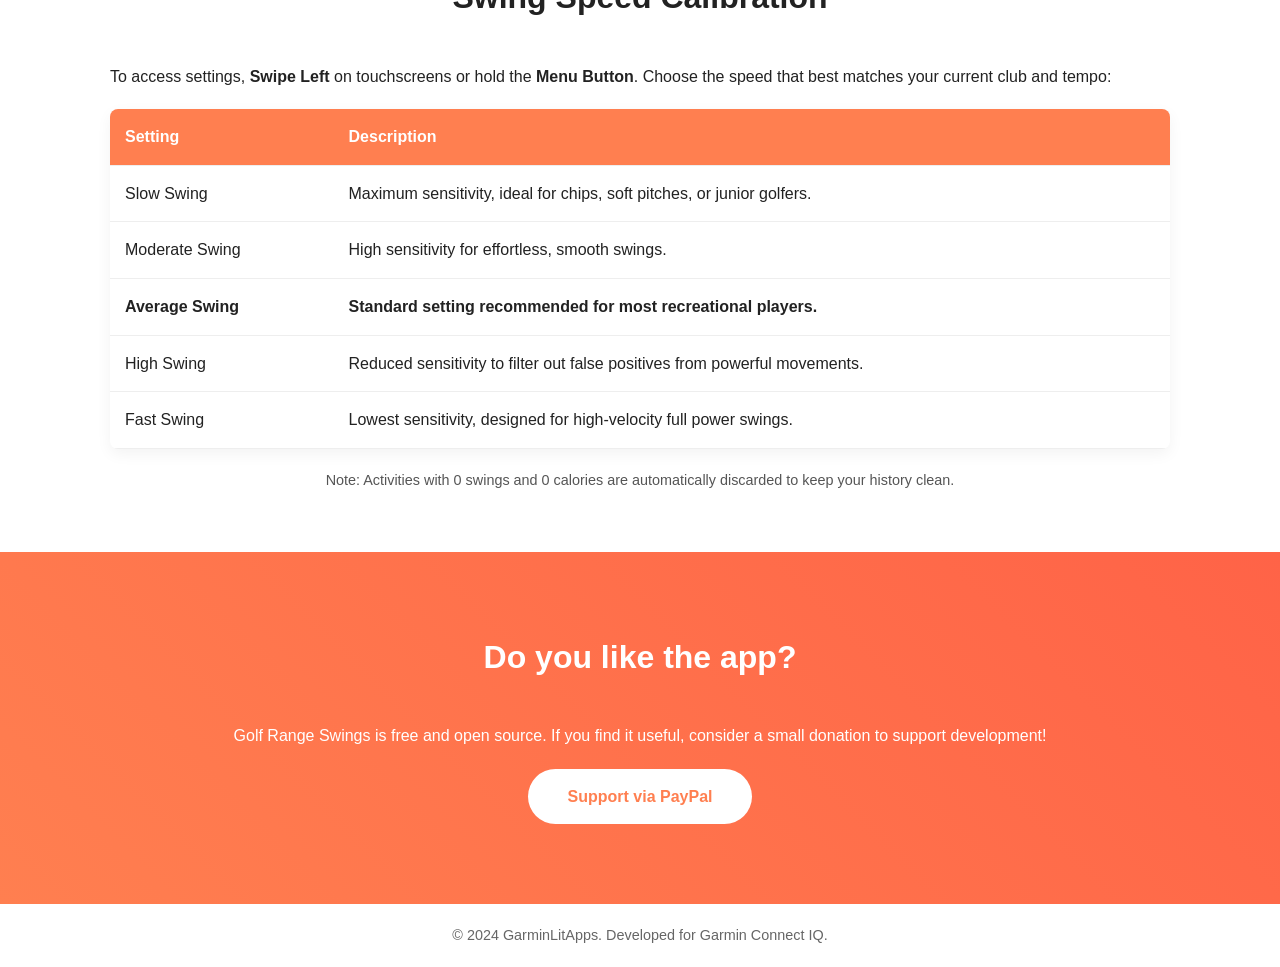
==== commit df5f3330: "2.0.6v" ====
--- a/docs/index.html
+++ b/docs/index.html
@@ -55,8 +55,18 @@
                 </div>
                 <div class="card">
                     <i class="fas fa-sliders-h"></i>
-                    <h4>Adjustable Sensitivity</h4>
-                    <p>Customizable algorithm to adapt to your swing style.</p>
+                    <h4>Customizable Swing Speed</h4>
+                    <p>Adjust the algorithm to match your swing tempo, from slow chips to powerful drives.</p>
+                </div>
+                <div class="card">
+                    <i class="fas fa-check-circle"></i>
+                    <h4>Save Confirmation</h4>
+                    <p>New menu lets you review stats before saving, discarding, or resuming.</p>
+                </div>
+                <div class="card">
+                    <i class="fas fa-microchip"></i>
+                    <h4>Precision Engine</h4>
+                    <p>Optimized for modern devices like Forerunner 955 and Fenix 8.</p>
                 </div>
             </div>
         </div>
@@ -64,37 +74,42 @@
 
     <section id="calibration" class="calibration">
         <div class="container">
-            <h3>Calibration Guide</h3>
-            <p>Every golfer is different. If the app doesn't count correctly, adjust the threshold in settings.</p>
+            <h3>Swing Speed Calibration</h3>
+            <p>To access settings, <strong>Swipe Left</strong> on touchscreens or hold the <strong>Menu Button</strong>. Choose the speed that best matches your current club and tempo:</p>
             
             <div class="table-responsive">
                 <table>
                     <thead>
                         <tr>
-                            <th>Threshold Value</th>
-                            <th>Sensitivity</th>
-                            <th>When to use it</th>
+                            <th>Setting</th>
+                            <th>Description</th>
                         </tr>
                     </thead>
                     <tbody>
                         <tr>
-                            <td>1500 - 1800</td>
-                            <td>Very High</td>
-                            <td>For light swings or chip shots.</td>
+                            <td>Slow Swing</td>
+                            <td>Maximum sensitivity, ideal for chips, soft pitches, or junior golfers.</td>
                         </tr>
                         <tr>
-                            <td><strong>2000 - 2500</strong></td>
-                            <td><strong>Normal</strong></td>
-                            <td><strong>Recommended setting for most players.</strong></td>
+                            <td>Moderate Swing</td>
+                            <td>High sensitivity for effortless, smooth swings.</td>
                         </tr>
                         <tr>
-                            <td>3000+</td>
-                            <td>Low</td>
-                            <td>For very powerful swings or if the app counts too many extra movements.</td>
+                            <td><strong>Average Swing</strong></td>
+                            <td><strong>Standard setting recommended for most recreational players.</strong></td>
+                        </tr>
+                        <tr>
+                            <td>High Swing</td>
+                            <td>Reduced sensitivity to filter out false positives from powerful movements.</td>
+                        </tr>
+                        <tr>
+                            <td>Fast Swing</td>
+                            <td>Lowest sensitivity, designed for high-velocity full power swings.</td>
                         </tr>
                     </tbody>
                 </table>
             </div>
+            <p style="text-align: center; margin-top: 20px; font-size: 0.9rem; color: var(--text-gray);">Note: Activities with 0 swings and 0 calories are automatically discarded to keep your history clean.</p>
         </div>
     </section>
 
